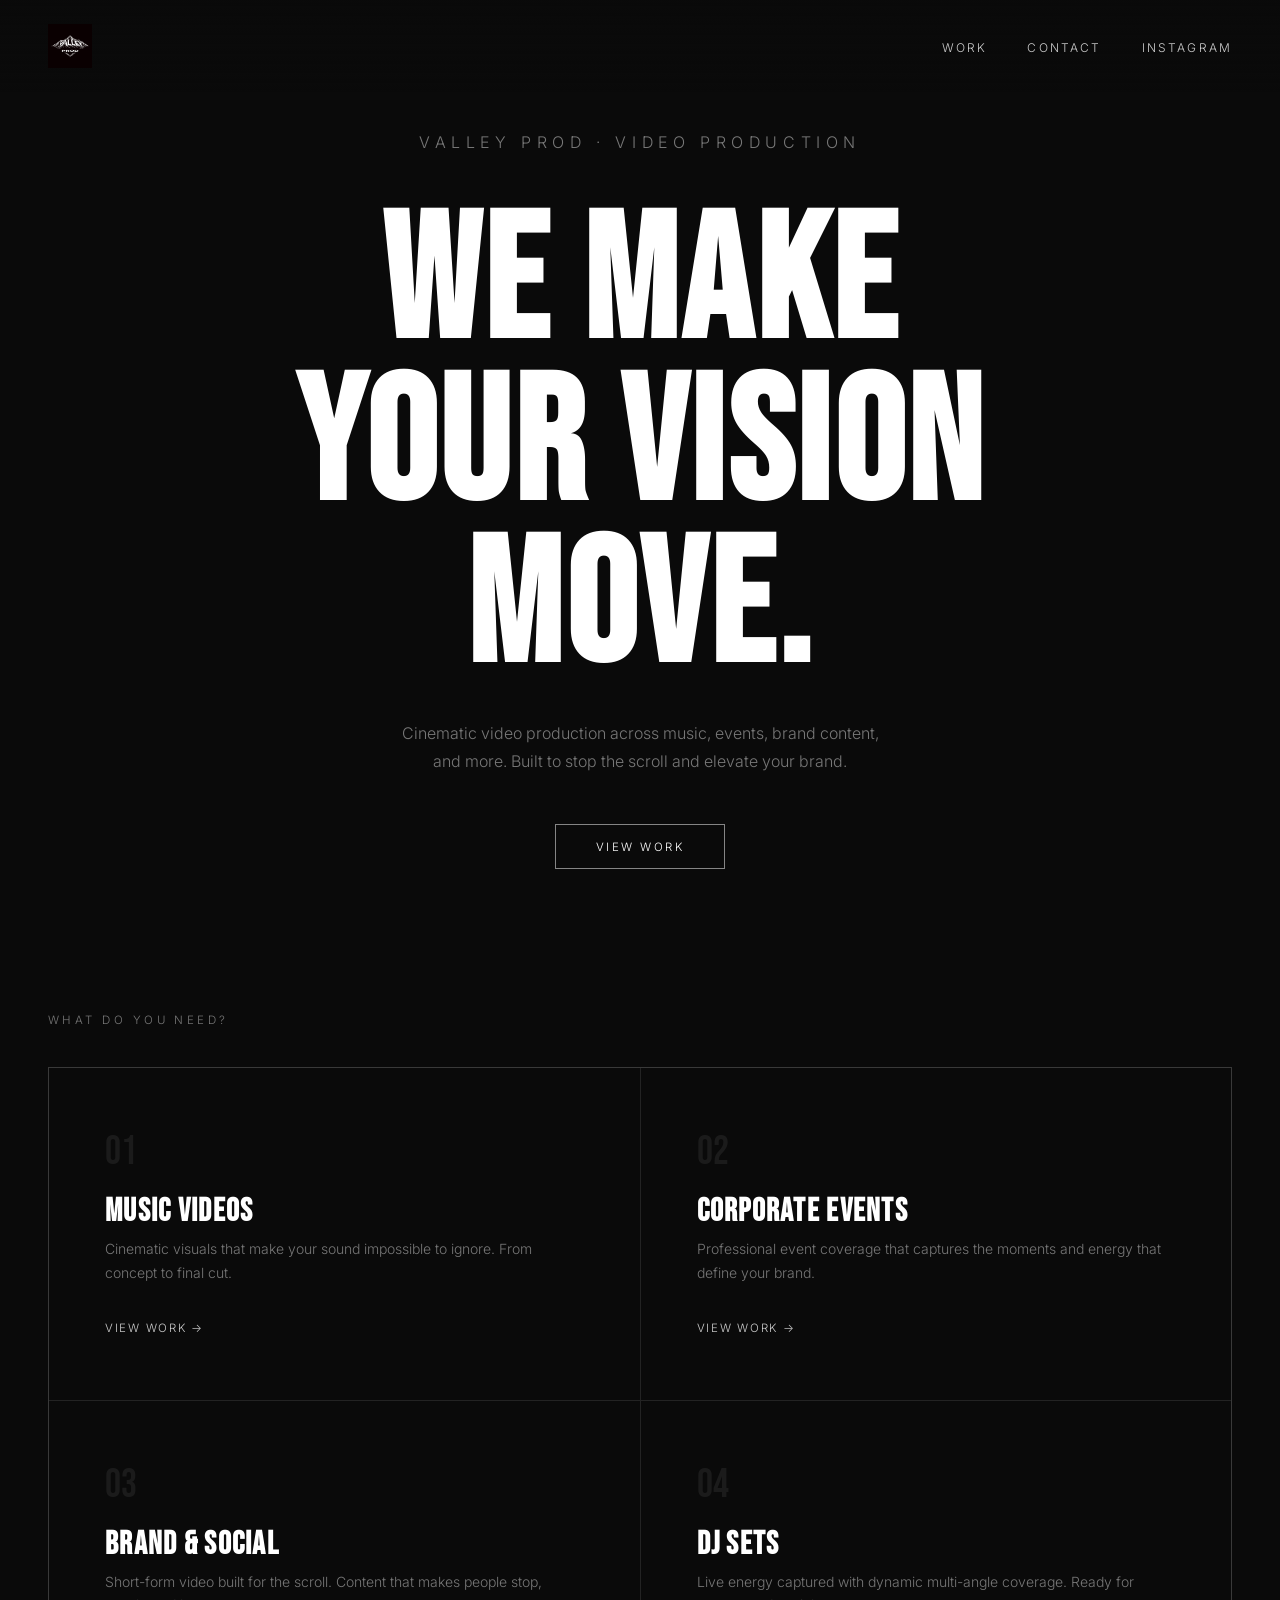
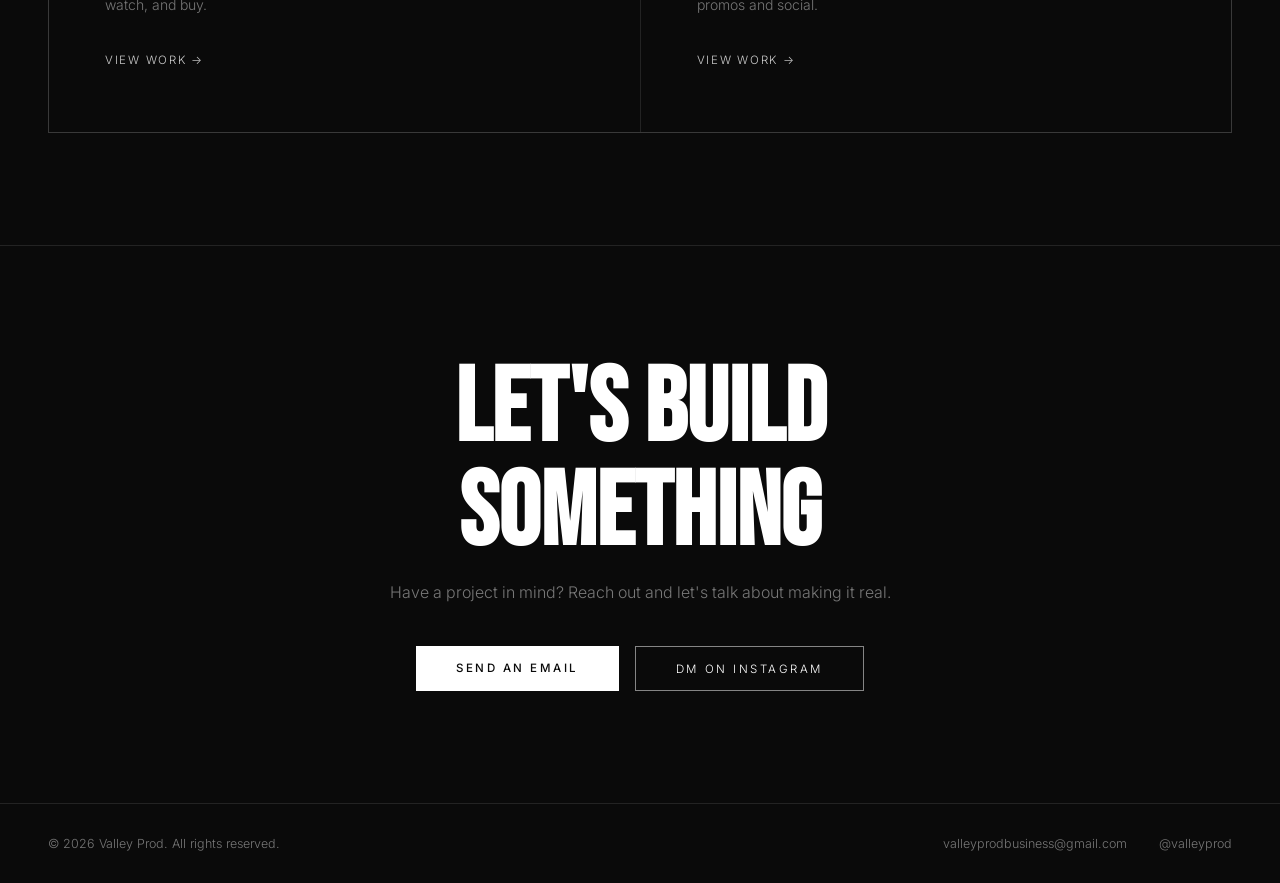
==== index.html @ 170c823b "Initial commit — Valley Prod website" ====
<!DOCTYPE html>
<html lang="en">
<head>
  <meta charset="UTF-8">
  <meta name="viewport" content="width=device-width, initial-scale=1.0">

  <title>Valley Prod — Video Production London</title>
  <meta name="description" content="London-based video production for music videos, corporate events, brand content and DJ sets. Cinematic quality built to elevate your brand. Book Valley Prod.">
  <meta name="author" content="Valley Prod">
  <meta name="robots" content="index, follow">

  <!-- Geo targeting -->
  <meta name="geo.region" content="GB-LND">
  <meta name="geo.placename" content="London">

  <!-- Open Graph -->
  <meta property="og:type" content="website">
  <meta property="og:url" content="https://valleyprod.com/">
  <meta property="og:title" content="Valley Prod — Video Production London">
  <meta property="og:description" content="London-based video production for music videos, corporate events, brand content and DJ sets. Cinematic quality built to elevate your brand.">
  <meta property="og:image" content="https://valleyprod.com/assets/logo.jpg">
  <meta property="og:site_name" content="Valley Prod">

  <!-- Twitter Card -->
  <meta name="twitter:card" content="summary_large_image">
  <meta name="twitter:title" content="Valley Prod — Video Production London">
  <meta name="twitter:description" content="London-based video production for music videos, corporate events, brand content and DJ sets.">
  <meta name="twitter:image" content="https://valleyprod.com/assets/logo.jpg">

  <link rel="canonical" href="https://valleyprod.com/">
  <link rel="stylesheet" href="styles.css">

  <!-- Local Business Schema -->
  <script type="application/ld+json">
  {
    "@context": "https://schema.org",
    "@type": "LocalBusiness",
    "name": "Valley Prod",
    "description": "London-based video production for music videos, corporate events, brand content and DJ sets.",
    "url": "https://valleyprod.com",
    "email": "valleyprodbusiness@gmail.com",
    "sameAs": ["https://www.instagram.com/valleyprod"],
    "address": {
      "@type": "PostalAddress",
      "addressLocality": "London",
      "addressCountry": "GB"
    },
    "areaServed": "London",
    "priceRange": "££"
  }
  </script>
</head>
<body>

  <nav>
    <a href="index.html" class="nav-logo">
      <img src="assets/logo.jpg" alt="Valley Prod">
    </a>
    <ul class="nav-links">
      <li><a href="#work">Work</a></li>
      <li><a href="mailto:valleyprodbusiness@gmail.com">Contact</a></li>
      <li><a href="https://instagram.com/valleyprod" target="_blank" rel="noopener">Instagram</a></li>
    </ul>
  </nav>

  <section class="hero">
    <p class="eyebrow">Valley Prod &middot; Video Production</p>
    <h1>We Make<br>Your Vision<br>Move.</h1>
    <p>Cinematic video production across music, events, brand content, and more. Built to stop the scroll and elevate your brand.</p>
    <a href="#work" class="btn-outline">View Work</a>
  </section>

  <section class="niches" id="work">
    <span class="section-label">What do you need?</span>
    <div class="niche-grid">
      <a href="music-videos.html" class="niche-card">
        <div class="niche-num">01</div>
        <h2>Music Videos</h2>
        <p>Cinematic visuals that make your sound impossible to ignore. From concept to final cut.</p>
        <span class="arrow">View Work &rarr;</span>
      </a>
      <a href="corporate-events.html" class="niche-card">
        <div class="niche-num">02</div>
        <h2>Corporate Events</h2>
        <p>Professional event coverage that captures the moments and energy that define your brand.</p>
        <span class="arrow">View Work &rarr;</span>
      </a>
      <a href="brand-social.html" class="niche-card">
        <div class="niche-num">03</div>
        <h2>Brand &amp; Social</h2>
        <p>Short-form video built for the scroll. Content that makes people stop, watch, and buy.</p>
        <span class="arrow">View Work &rarr;</span>
      </a>
      <a href="dj-sets.html" class="niche-card">
        <div class="niche-num">04</div>
        <h2>DJ Sets</h2>
        <p>Live energy captured with dynamic multi-angle coverage. Ready for promos and social.</p>
        <span class="arrow">View Work &rarr;</span>
      </a>
    </div>
  </section>

  <section class="home-contact">
    <h2>Let's Build<br>Something</h2>
    <p>Have a project in mind? Reach out and let's talk about making it real.</p>
    <div class="button-row">
      <a href="mailto:valleyprodbusiness@gmail.com" class="btn-primary">Send an Email</a>
      <a href="https://instagram.com/valleyprod" target="_blank" rel="noopener" class="btn-outline">DM on Instagram</a>
    </div>
  </section>

  <footer>
    <p>&copy; 2026 Valley Prod. All rights reserved.</p>
    <div class="footer-links">
      <a href="mailto:valleyprodbusiness@gmail.com">valleyprodbusiness@gmail.com</a>
      <a href="https://instagram.com/valleyprod" target="_blank" rel="noopener">@valleyprod</a>
    </div>
  </footer>

</body>
</html>
---- styles.css ----
@import url('https://fonts.googleapis.com/css2?family=Bebas+Neue&family=Inter:wght@300;400;500&display=swap');

:root {
  --black: #0a0a0a;
  --white: #ffffff;
  --gray: #777777;
  --light-gray: #cccccc;
  --border: rgba(255, 255, 255, 0.1);
}

* {
  margin: 0;
  padding: 0;
  box-sizing: border-box;
}

html {
  scroll-behavior: smooth;
}

body {
  background: var(--black);
  color: var(--white);
  font-family: 'Inter', sans-serif;
  font-weight: 300;
  -webkit-font-smoothing: antialiased;
}

/* NAV */
nav {
  position: fixed;
  top: 0;
  width: 100%;
  z-index: 100;
  padding: 1.5rem 3rem;
  display: flex;
  justify-content: space-between;
  align-items: center;
  background: linear-gradient(to bottom, rgba(10, 10, 10, 0.97), transparent);
}

.nav-logo img {
  height: 44px;
  width: auto;
  display: block;
}

.nav-links {
  display: flex;
  gap: 2.5rem;
  list-style: none;
}

.nav-links a {
  color: var(--light-gray);
  text-decoration: none;
  font-size: 0.75rem;
  letter-spacing: 0.18em;
  text-transform: uppercase;
  transition: color 0.2s;
}

.nav-links a:hover {
  color: var(--white);
}

/* HERO */
.hero {
  min-height: 100vh;
  display: flex;
  flex-direction: column;
  justify-content: center;
  align-items: center;
  text-align: center;
  padding: 8rem 2rem 4rem;
}

.eyebrow {
  font-size: 0.72rem;
  letter-spacing: 0.35em;
  text-transform: uppercase;
  color: var(--gray);
  margin-bottom: 1.75rem;
}

.hero h1 {
  font-family: 'Bebas Neue', sans-serif;
  font-size: clamp(5rem, 14vw, 11rem);
  line-height: 0.92;
  letter-spacing: 0.02em;
  margin-bottom: 1.75rem;
}

.hero p {
  font-size: 1rem;
  color: var(--gray);
  max-width: 480px;
  line-height: 1.8;
  margin-bottom: 3rem;
}

/* BUTTONS */
.btn-primary {
  display: inline-block;
  padding: 0.9rem 2.5rem;
  background: var(--white);
  color: var(--black);
  text-decoration: none;
  font-size: 0.72rem;
  font-weight: 500;
  letter-spacing: 0.22em;
  text-transform: uppercase;
  transition: opacity 0.2s;
  border: none;
  cursor: pointer;
  font-family: 'Inter', sans-serif;
}

.btn-primary:hover {
  opacity: 0.85;
}

.btn-outline {
  display: inline-block;
  padding: 0.9rem 2.5rem;
  border: 1px solid rgba(255, 255, 255, 0.5);
  color: var(--white);
  text-decoration: none;
  font-size: 0.72rem;
  letter-spacing: 0.22em;
  text-transform: uppercase;
  transition: border-color 0.2s, background 0.2s, color 0.2s;
}

.btn-outline:hover {
  border-color: var(--white);
  background: var(--white);
  color: var(--black);
}

/* NICHE GRID */
.niches {
  padding: 5rem 3rem 7rem;
}

.section-label {
  font-size: 0.72rem;
  letter-spacing: 0.3em;
  text-transform: uppercase;
  color: var(--gray);
  margin-bottom: 2.5rem;
  display: block;
}

.niche-grid {
  display: grid;
  grid-template-columns: repeat(2, 1fr);
  gap: 1px;
  background: var(--border);
  border: 1px solid var(--border);
}

.niche-card {
  background: var(--black);
  padding: 4rem 3.5rem;
  text-decoration: none;
  color: var(--white);
  display: block;
  transition: background 0.25s;
  min-height: 320px;
}

.niche-card:hover {
  background: #131313;
}

.niche-card:hover .arrow {
  transform: translateX(5px);
}

.niche-num {
  font-family: 'Bebas Neue', sans-serif;
  font-size: 2.5rem;
  color: rgba(255, 255, 255, 0.07);
  line-height: 1;
  margin-bottom: 1.5rem;
}

.niche-card h2 {
  font-family: 'Bebas Neue', sans-serif;
  font-size: 2rem;
  letter-spacing: 0.04em;
  margin-bottom: 0.6rem;
  line-height: 1;
}

.niche-card p {
  font-size: 0.875rem;
  color: var(--gray);
  line-height: 1.65;
  margin-bottom: 2rem;
}

.arrow {
  font-size: 0.72rem;
  letter-spacing: 0.15em;
  text-transform: uppercase;
  color: var(--light-gray);
  display: inline-block;
  transition: transform 0.2s;
}

/* HOME CONTACT CTA */
.home-contact {
  padding: 7rem 3rem;
  text-align: center;
  border-top: 1px solid var(--border);
}

.home-contact h2 {
  font-family: 'Bebas Neue', sans-serif;
  font-size: clamp(3rem, 9vw, 6.5rem);
  line-height: 1;
  margin-bottom: 1rem;
}

.home-contact > p {
  color: var(--gray);
  margin-bottom: 2.75rem;
  font-size: 1rem;
}

.button-row {
  display: flex;
  gap: 1rem;
  justify-content: center;
  flex-wrap: wrap;
}

/* FOOTER */
footer {
  padding: 2rem 3rem;
  border-top: 1px solid var(--border);
  display: flex;
  justify-content: space-between;
  align-items: center;
  flex-wrap: wrap;
  gap: 1rem;
}

footer p {
  font-size: 0.78rem;
  color: var(--gray);
}

.footer-links {
  display: flex;
  gap: 2rem;
}

.footer-links a {
  font-size: 0.78rem;
  color: var(--gray);
  text-decoration: none;
  transition: color 0.2s;
}

.footer-links a:hover {
  color: var(--white);
}

/* NICHE PAGE LAYOUT */
.niche-hero {
  padding: 11rem 3rem 5rem;
  max-width: 860px;
}

.back-link {
  display: inline-flex;
  align-items: center;
  gap: 0.4rem;
  color: var(--gray);
  text-decoration: none;
  font-size: 0.72rem;
  letter-spacing: 0.18em;
  text-transform: uppercase;
  margin-bottom: 3rem;
  transition: color 0.2s;
}

.back-link:hover {
  color: var(--white);
}

.niche-hero h1 {
  font-family: 'Bebas Neue', sans-serif;
  font-size: clamp(4rem, 11vw, 8.5rem);
  line-height: 0.92;
  letter-spacing: 0.02em;
  margin-bottom: 1.5rem;
}

.niche-hero p {
  font-size: 1.05rem;
  color: var(--gray);
  line-height: 1.8;
  max-width: 520px;
  margin-bottom: 2.5rem;
}

/* VIDEO */
.video-section {
  padding: 0 3rem 6rem;
}

.video-wrap {
  width: 100%;
  aspect-ratio: 16 / 9;
  background: #111111;
  border: 1px solid var(--border);
  overflow: hidden;
  position: relative;
}

.video-wrap iframe {
  width: 100%;
  height: 100%;
  border: none;
  display: block;
}

.video-placeholder {
  position: absolute;
  inset: 0;
  display: flex;
  flex-direction: column;
  align-items: center;
  justify-content: center;
  gap: 0.75rem;
  color: var(--gray);
  font-size: 0.75rem;
  letter-spacing: 0.2em;
  text-transform: uppercase;
}

.video-placeholder span {
  font-size: 2rem;
  opacity: 0.3;
}

/* CONTACT SECTION */
.contact-section {
  padding: 5rem 3rem 7rem;
  border-top: 1px solid var(--border);
  max-width: 580px;
}

.contact-section h2 {
  font-family: 'Bebas Neue', sans-serif;
  font-size: 3.5rem;
  letter-spacing: 0.04em;
  margin-bottom: 0.5rem;
}

.contact-section > p {
  color: var(--gray);
  margin-bottom: 2.5rem;
  font-size: 0.95rem;
  line-height: 1.7;
}

.contact-links {
  display: flex;
  flex-direction: column;
  gap: 0.75rem;
  margin-bottom: 3rem;
}

.contact-link {
  display: flex;
  align-items: center;
  gap: 1.25rem;
  padding: 1.1rem 1.4rem;
  border: 1px solid var(--border);
  text-decoration: none;
  color: var(--white);
  transition: border-color 0.2s, background 0.2s;
}

.contact-link:hover {
  border-color: rgba(255, 255, 255, 0.4);
  background: rgba(255, 255, 255, 0.025);
}

.cl-icon {
  font-size: 1.1rem;
  opacity: 0.6;
  flex-shrink: 0;
}

.cl-label {
  font-size: 0.65rem;
  letter-spacing: 0.22em;
  text-transform: uppercase;
  color: var(--gray);
  margin-bottom: 0.2rem;
}

.cl-value {
  font-size: 0.9rem;
}

/* FORM */
.inquiry-form {
  padding-top: 2.5rem;
  border-top: 1px solid var(--border);
}

.inquiry-form h3 {
  font-family: 'Bebas Neue', sans-serif;
  font-size: 1.6rem;
  letter-spacing: 0.06em;
  margin-bottom: 1.75rem;
  color: var(--light-gray);
}

.form-row {
  display: grid;
  grid-template-columns: 1fr 1fr;
  gap: 1rem;
}

.field {
  margin-bottom: 1.1rem;
}

.field label {
  display: block;
  font-size: 0.65rem;
  letter-spacing: 0.22em;
  text-transform: uppercase;
  color: var(--gray);
  margin-bottom: 0.45rem;
}

.field input,
.field textarea,
.field select {
  width: 100%;
  background: transparent;
  border: 1px solid var(--border);
  color: var(--white);
  padding: 0.8rem 1rem;
  font-size: 0.88rem;
  font-family: 'Inter', sans-serif;
  font-weight: 300;
  outline: none;
  transition: border-color 0.2s;
  -webkit-appearance: none;
  appearance: none;
  border-radius: 0;
}

.field input::placeholder,
.field textarea::placeholder {
  color: #444;
}

.field input:focus,
.field textarea:focus,
.field select:focus {
  border-color: rgba(255, 255, 255, 0.5);
}

.field textarea {
  height: 110px;
  resize: vertical;
}

.field select option {
  background: #1a1a1a;
  color: var(--white);
}

.form-submit {
  width: 100%;
  padding: 1rem;
  background: var(--white);
  color: var(--black);
  border: none;
  font-family: 'Inter', sans-serif;
  font-size: 0.72rem;
  font-weight: 500;
  letter-spacing: 0.22em;
  text-transform: uppercase;
  cursor: pointer;
  transition: opacity 0.2s;
  margin-top: 0.5rem;
}

.form-submit:hover {
  opacity: 0.85;
}

/* REEL GRID (Brand & Social page) */
.reel-section {
  padding: 0 0 6rem;
}

.reel-grid {
  display: grid;
  grid-template-columns: repeat(3, 1fr);
  gap: 2px;
  background: #111;
}

.reel-card {
  position: relative;
  aspect-ratio: 9 / 16;
  background: #111;
  background-size: cover;
  background-position: center;
  cursor: pointer;
  overflow: hidden;
}

.reel-card::before {
  content: '';
  position: absolute;
  inset: 0;
  background: rgba(0, 0, 0, 0.45);
  transition: background 0.25s;
}

.reel-card:hover::before {
  background: rgba(0, 0, 0, 0.2);
}

.reel-inner {
  position: absolute;
  inset: 0;
  display: flex;
  flex-direction: column;
  align-items: center;
  justify-content: center;
  gap: 0.75rem;
  z-index: 1;
}

.reel-play {
  width: 52px;
  height: 52px;
  border: 1.5px solid rgba(255, 255, 255, 0.7);
  border-radius: 50%;
  display: flex;
  align-items: center;
  justify-content: center;
  font-size: 1rem;
  padding-left: 3px;
  color: rgba(255, 255, 255, 0.85);
  transition: border-color 0.2s, color 0.2s, transform 0.2s;
}

.reel-card:hover .reel-play {
  border-color: var(--white);
  color: var(--white);
  transform: scale(1.08);
}

.reel-handle {
  font-size: 0.72rem;
  letter-spacing: 0.12em;
  color: rgba(255, 255, 255, 0.75);
  transition: color 0.2s;
}

.reel-card:hover .reel-handle {
  color: var(--white);
}

/* REEL MODAL */
.reel-modal {
  position: fixed;
  inset: 0;
  z-index: 200;
  display: flex;
  align-items: center;
  justify-content: center;
  opacity: 0;
  pointer-events: none;
  transition: opacity 0.25s;
}

.reel-modal.active {
  opacity: 1;
  pointer-events: all;
}

.modal-backdrop {
  position: absolute;
  inset: 0;
  background: rgba(0, 0, 0, 0.92);
}

.modal-box {
  position: relative;
  z-index: 1;
}

.modal-close {
  position: absolute;
  top: -2.5rem;
  right: 0;
  background: none;
  border: none;
  color: var(--white);
  font-size: 2rem;
  cursor: pointer;
  line-height: 1;
  opacity: 0.7;
  transition: opacity 0.2s;
}

.modal-close:hover {
  opacity: 1;
}

.modal-video iframe {
  display: block;
  border-radius: 4px;
}

/* DJ SETS — two stacked YouTube videos */
.dj-videos {
  display: flex;
  flex-direction: column;
  gap: 1.5rem;
}

/* TWO-VIDEO GRID */
.videos-grid {
  display: grid;
  grid-template-columns: minmax(320px, 400px) 1fr;
  gap: 2rem;
  align-items: start;
}

.video-label {
  display: block;
  font-size: 0.68rem;
  letter-spacing: 0.25em;
  text-transform: uppercase;
  color: var(--gray);
  margin-bottom: 0.75rem;
}

/* RESPONSIVE */
@media (max-width: 900px) {
  .niche-grid {
    grid-template-columns: 1fr;
  }
}

@media (max-width: 640px) {
  nav {
    padding: 1.25rem 1.5rem;
  }

  .nav-links {
    display: none;
  }

  .niches {
    padding: 4rem 1.5rem 5rem;
  }

  .niche-grid {
    grid-template-columns: 1fr;
  }

  .home-contact {
    padding: 5rem 1.5rem;
  }

  footer {
    padding: 1.5rem;
    flex-direction: column;
    text-align: center;
  }

  .niche-hero {
    padding: 8rem 1.5rem 4rem;
  }

  .video-section {
    padding: 0 1.5rem 4rem;
  }

  .videos-grid {
    grid-template-columns: 1fr;
  }

  .reel-grid {
    grid-template-columns: repeat(2, 1fr);
  }

  .modal-video iframe {
    width: 290px;
    height: 515px;
  }

  .contact-section {
    padding: 4rem 1.5rem 5rem;
  }

  .form-row {
    grid-template-columns: 1fr;
  }
}
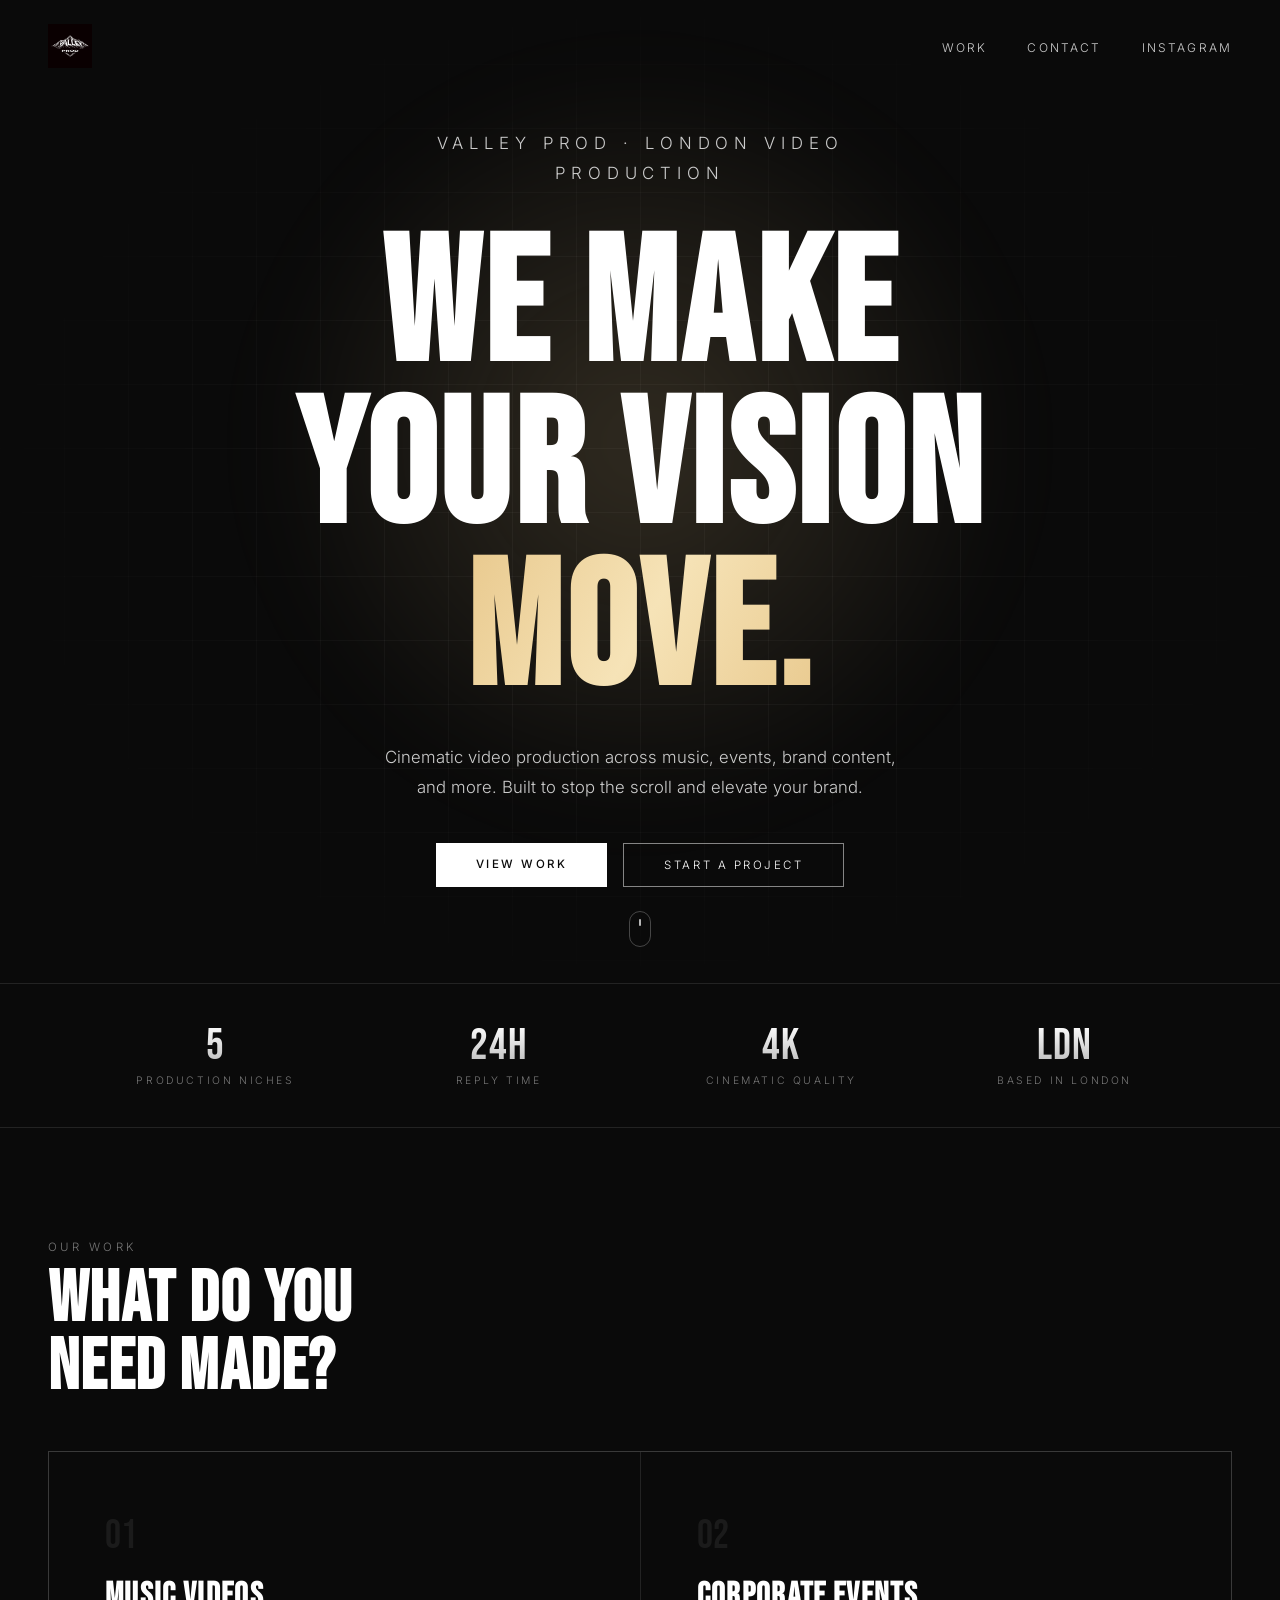
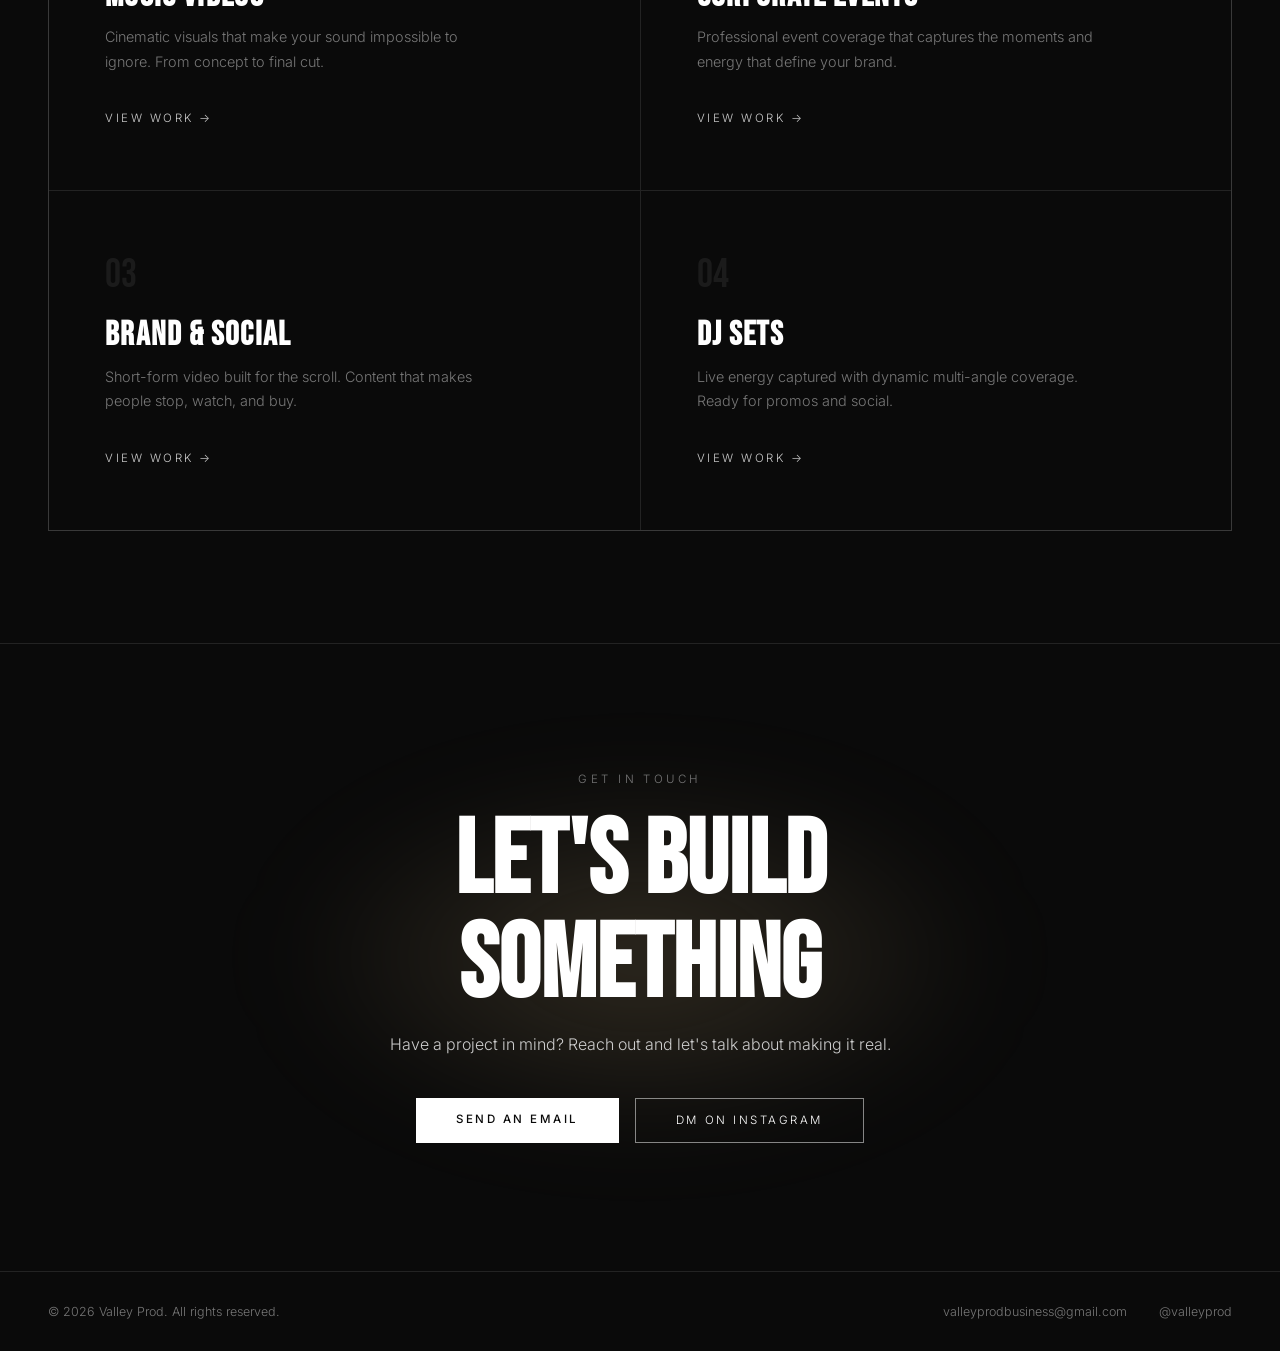
==== commit d35a6b47: "Redesign, SEO overhaul, and favicon - Favicon: logo.jpg wired as icon/apple-touch-icon across all pa" ====
--- a/index.html
+++ b/index.html
@@ -28,6 +28,9 @@
   <meta name="twitter:image" content="https://valleyprod.com/assets/logo.jpg">
 
   <link rel="canonical" href="https://valleyprod.com/">
+  <link rel="icon" type="image/jpeg" href="assets/logo.jpg">
+  <link rel="shortcut icon" type="image/jpeg" href="assets/logo.jpg">
+  <link rel="apple-touch-icon" href="assets/logo.jpg">
   <link rel="stylesheet" href="styles.css">
 
   <!-- Local Business Schema -->
@@ -35,8 +38,11 @@
   {
     "@context": "https://schema.org",
     "@type": "LocalBusiness",
+    "@id": "https://valleyprod.com/#business",
     "name": "Valley Prod",
-    "description": "London-based video production for music videos, corporate events, brand content and DJ sets.",
+    "image": "https://valleyprod.com/assets/logo.jpg",
+    "logo": "https://valleyprod.com/assets/logo.jpg",
+    "description": "London-based video production for music videos, corporate events, brand content, DJ sets, and podcasts.",
     "url": "https://valleyprod.com",
     "email": "valleyprodbusiness@gmail.com",
     "sameAs": ["https://www.instagram.com/valleyprod"],
@@ -45,8 +51,23 @@
       "addressLocality": "London",
       "addressCountry": "GB"
     },
-    "areaServed": "London",
-    "priceRange": "££"
+    "areaServed": {
+      "@type": "City",
+      "name": "London"
+    },
+    "priceRange": "££",
+    "knowsAbout": ["Music Video Production", "Corporate Event Videography", "Brand Video Content", "Social Media Video", "DJ Set Videography", "Podcast Video Production"],
+    "hasOfferCatalog": {
+      "@type": "OfferCatalog",
+      "name": "Valley Prod Services",
+      "itemListElement": [
+        { "@type": "Offer", "itemOffered": { "@type": "Service", "name": "Music Video Production", "url": "https://valleyprod.com/music-videos" } },
+        { "@type": "Offer", "itemOffered": { "@type": "Service", "name": "Corporate Event Videography", "url": "https://valleyprod.com/corporate-events" } },
+        { "@type": "Offer", "itemOffered": { "@type": "Service", "name": "Brand & Social Video", "url": "https://valleyprod.com/brand-social" } },
+        { "@type": "Offer", "itemOffered": { "@type": "Service", "name": "DJ Set Videography", "url": "https://valleyprod.com/dj-sets" } },
+        { "@type": "Offer", "itemOffered": { "@type": "Service", "name": "Podcast Video Production", "url": "https://valleyprod.com/podcasts" } }
+      ]
+    }
   }
   </script>
 </head>
@@ -64,34 +85,65 @@
   </nav>
 
   <section class="hero">
-    <p class="eyebrow">Valley Prod &middot; Video Production</p>
-    <h1>We Make<br>Your Vision<br>Move.</h1>
+    <div class="hero-glow" aria-hidden="true"></div>
+    <p class="eyebrow">Valley Prod &middot; London Video Production</p>
+    <h1>We Make<br>Your Vision<br><span class="accent">Move.</span></h1>
     <p>Cinematic video production across music, events, brand content, and more. Built to stop the scroll and elevate your brand.</p>
-    <a href="#work" class="btn-outline">View Work</a>
+    <div class="button-row">
+      <a href="#work" class="btn-primary">View Work</a>
+      <a href="mailto:valleyprodbusiness@gmail.com" class="btn-outline">Start a Project</a>
+    </div>
+    <a href="#work" class="scroll-cue" aria-label="Scroll to work">
+      <span></span>
+    </a>
+  </section>
+
+  <section class="credentials" aria-label="Credentials">
+    <div class="credentials-inner">
+      <div class="cred-item">
+        <div class="cred-num">5</div>
+        <div class="cred-label">Production Niches</div>
+      </div>
+      <div class="cred-item">
+        <div class="cred-num">24h</div>
+        <div class="cred-label">Reply Time</div>
+      </div>
+      <div class="cred-item">
+        <div class="cred-num">4K</div>
+        <div class="cred-label">Cinematic Quality</div>
+      </div>
+      <div class="cred-item">
+        <div class="cred-num">LDN</div>
+        <div class="cred-label">Based in London</div>
+      </div>
+    </div>
   </section>
 
   <section class="niches" id="work">
-    <span class="section-label">What do you need?</span>
+    <div class="section-head">
+      <span class="section-label">Our Work</span>
+      <h2 class="section-title">What do you<br>need made?</h2>
+    </div>
     <div class="niche-grid">
-      <a href="music-videos.html" class="niche-card">
+      <a href="music-videos.html" class="niche-card reveal">
         <div class="niche-num">01</div>
         <h2>Music Videos</h2>
         <p>Cinematic visuals that make your sound impossible to ignore. From concept to final cut.</p>
         <span class="arrow">View Work &rarr;</span>
       </a>
-      <a href="corporate-events.html" class="niche-card">
+      <a href="corporate-events.html" class="niche-card reveal">
         <div class="niche-num">02</div>
         <h2>Corporate Events</h2>
         <p>Professional event coverage that captures the moments and energy that define your brand.</p>
         <span class="arrow">View Work &rarr;</span>
       </a>
-      <a href="brand-social.html" class="niche-card">
+      <a href="brand-social.html" class="niche-card reveal">
         <div class="niche-num">03</div>
         <h2>Brand &amp; Social</h2>
         <p>Short-form video built for the scroll. Content that makes people stop, watch, and buy.</p>
         <span class="arrow">View Work &rarr;</span>
       </a>
-      <a href="dj-sets.html" class="niche-card">
+      <a href="dj-sets.html" class="niche-card reveal">
         <div class="niche-num">04</div>
         <h2>DJ Sets</h2>
         <p>Live energy captured with dynamic multi-angle coverage. Ready for promos and social.</p>
@@ -100,7 +152,8 @@
     </div>
   </section>
 
-  <section class="home-contact">
+  <section class="home-contact reveal">
+    <span class="section-label">Get in touch</span>
     <h2>Let's Build<br>Something</h2>
     <p>Have a project in mind? Reach out and let's talk about making it real.</p>
     <div class="button-row">
@@ -108,6 +161,28 @@
       <a href="https://instagram.com/valleyprod" target="_blank" rel="noopener" class="btn-outline">DM on Instagram</a>
     </div>
   </section>
+
+  <script>
+    // Reveal on scroll
+    const io = new IntersectionObserver((entries) => {
+      entries.forEach(e => {
+        if (e.isIntersecting) {
+          e.target.classList.add('visible');
+          io.unobserve(e.target);
+        }
+      });
+    }, { threshold: 0.15, rootMargin: '0px 0px -60px 0px' });
+    document.querySelectorAll('.reveal').forEach(el => io.observe(el));
+
+    // Shrink nav on scroll
+    const navEl = document.querySelector('nav');
+    const onScroll = () => {
+      if (window.scrollY > 40) navEl.classList.add('scrolled');
+      else navEl.classList.remove('scrolled');
+    };
+    window.addEventListener('scroll', onScroll, { passive: true });
+    onScroll();
+  </script>
 
   <footer>
     <p>&copy; 2026 Valley Prod. All rights reserved.</p>
--- a/styles.css
+++ b/styles.css
@@ -2,10 +2,13 @@
 
 :root {
   --black: #0a0a0a;
+  --ink: #111111;
   --white: #ffffff;
   --gray: #777777;
   --light-gray: #cccccc;
   --border: rgba(255, 255, 255, 0.1);
+  --accent: #e8c88c;
+  --accent-soft: rgba(232, 200, 140, 0.18);
 }
 
 * {
@@ -24,6 +27,40 @@
   font-family: 'Inter', sans-serif;
   font-weight: 300;
   -webkit-font-smoothing: antialiased;
+  overflow-x: hidden;
+}
+
+::selection {
+  background: var(--accent);
+  color: var(--black);
+}
+
+.accent {
+  background: linear-gradient(120deg, var(--accent) 0%, #f6e3b7 50%, var(--accent) 100%);
+  -webkit-background-clip: text;
+  background-clip: text;
+  color: transparent;
+}
+
+/* Scroll reveal */
+.reveal {
+  opacity: 0;
+  transform: translateY(24px);
+  transition: opacity 0.7s ease, transform 0.7s ease;
+}
+
+.reveal.visible {
+  opacity: 1;
+  transform: none;
+}
+
+@media (prefers-reduced-motion: reduce) {
+  .reveal,
+  .reveal.visible {
+    opacity: 1;
+    transform: none;
+    transition: none;
+  }
 }
 
 /* NAV */
@@ -36,13 +73,28 @@
   display: flex;
   justify-content: space-between;
   align-items: center;
-  background: linear-gradient(to bottom, rgba(10, 10, 10, 0.97), transparent);
+  background: transparent;
+  transition: padding 0.3s ease, background 0.3s ease, backdrop-filter 0.3s ease, border-color 0.3s ease;
+  border-bottom: 1px solid transparent;
+}
+
+nav.scrolled {
+  padding: 1rem 3rem;
+  background: rgba(10, 10, 10, 0.72);
+  backdrop-filter: saturate(140%) blur(14px);
+  -webkit-backdrop-filter: saturate(140%) blur(14px);
+  border-bottom-color: var(--border);
 }
 
 .nav-logo img {
   height: 44px;
   width: auto;
   display: block;
+  transition: height 0.3s ease;
+}
+
+nav.scrolled .nav-logo img {
+  height: 36px;
 }
 
 .nav-links {
@@ -66,13 +118,96 @@
 
 /* HERO */
 .hero {
+  position: relative;
   min-height: 100vh;
   display: flex;
   flex-direction: column;
   justify-content: center;
   align-items: center;
   text-align: center;
-  padding: 8rem 2rem 4rem;
+  padding: 8rem 2rem 6rem;
+  isolation: isolate;
+  overflow: hidden;
+}
+
+.hero::before {
+  content: '';
+  position: absolute;
+  inset: 0;
+  background-image:
+    linear-gradient(rgba(255, 255, 255, 0.035) 1px, transparent 1px),
+    linear-gradient(90deg, rgba(255, 255, 255, 0.035) 1px, transparent 1px);
+  background-size: 64px 64px;
+  mask-image: radial-gradient(ellipse at center, black 35%, transparent 75%);
+  -webkit-mask-image: radial-gradient(ellipse at center, black 35%, transparent 75%);
+  z-index: -2;
+  pointer-events: none;
+}
+
+.hero-glow {
+  position: absolute;
+  top: 45%;
+  left: 50%;
+  transform: translate(-50%, -50%);
+  width: min(900px, 90vw);
+  aspect-ratio: 1 / 1;
+  background: radial-gradient(circle, var(--accent-soft) 0%, transparent 60%);
+  filter: blur(40px);
+  z-index: -1;
+  pointer-events: none;
+  animation: heroPulse 8s ease-in-out infinite;
+}
+
+@keyframes heroPulse {
+  0%, 100% { opacity: 0.7; transform: translate(-50%, -50%) scale(1); }
+  50% { opacity: 1; transform: translate(-50%, -50%) scale(1.08); }
+}
+
+@media (prefers-reduced-motion: reduce) {
+  .hero-glow { animation: none; }
+}
+
+.hero .button-row {
+  margin-top: 0;
+}
+
+.scroll-cue {
+  position: absolute;
+  bottom: 2.25rem;
+  left: 50%;
+  transform: translateX(-50%);
+  width: 22px;
+  height: 36px;
+  border: 1px solid rgba(255, 255, 255, 0.35);
+  border-radius: 12px;
+  display: flex;
+  justify-content: center;
+  padding-top: 7px;
+  opacity: 0.7;
+  transition: opacity 0.2s, border-color 0.2s;
+}
+
+.scroll-cue span {
+  width: 2px;
+  height: 7px;
+  background: var(--white);
+  border-radius: 1px;
+  animation: scrollDot 1.8s ease-in-out infinite;
+}
+
+@keyframes scrollDot {
+  0% { opacity: 0; transform: translateY(-4px); }
+  50% { opacity: 1; }
+  100% { opacity: 0; transform: translateY(8px); }
+}
+
+.scroll-cue:hover {
+  opacity: 1;
+  border-color: var(--white);
+}
+
+@media (prefers-reduced-motion: reduce) {
+  .scroll-cue span { animation: none; opacity: 1; }
 }
 
 .eyebrow {
@@ -92,11 +227,11 @@
 }
 
 .hero p {
-  font-size: 1rem;
-  color: var(--gray);
-  max-width: 480px;
+  font-size: 1.05rem;
+  color: var(--light-gray);
+  max-width: 520px;
   line-height: 1.8;
-  margin-bottom: 3rem;
+  margin-bottom: 2.5rem;
 }
 
 /* BUTTONS */
@@ -138,9 +273,60 @@
   color: var(--black);
 }
 
+/* CREDENTIALS STRIP */
+.credentials {
+  padding: 2.5rem 3rem;
+  border-top: 1px solid var(--border);
+  border-bottom: 1px solid var(--border);
+}
+
+.credentials-inner {
+  max-width: 1100px;
+  margin: 0 auto;
+  display: grid;
+  grid-template-columns: repeat(4, 1fr);
+  gap: 2rem;
+}
+
+.cred-item {
+  text-align: center;
+}
+
+.cred-num {
+  font-family: 'Bebas Neue', sans-serif;
+  font-size: 2.75rem;
+  line-height: 1;
+  letter-spacing: 0.03em;
+  margin-bottom: 0.35rem;
+  background: linear-gradient(180deg, #ffffff 0%, #b8b8b8 100%);
+  -webkit-background-clip: text;
+  background-clip: text;
+  color: transparent;
+}
+
+.cred-label {
+  font-size: 0.65rem;
+  letter-spacing: 0.25em;
+  text-transform: uppercase;
+  color: var(--gray);
+}
+
+/* SECTION HEADER */
+.section-head {
+  margin-bottom: 3rem;
+}
+
+.section-title {
+  font-family: 'Bebas Neue', sans-serif;
+  font-size: clamp(2.5rem, 6vw, 4.5rem);
+  line-height: 0.95;
+  letter-spacing: 0.02em;
+  margin-top: 0.75rem;
+}
+
 /* NICHE GRID */
 .niches {
-  padding: 5rem 3rem 7rem;
+  padding: 7rem 3rem 7rem;
 }
 
 .section-label {
@@ -148,7 +334,6 @@
   letter-spacing: 0.3em;
   text-transform: uppercase;
   color: var(--gray);
-  margin-bottom: 2.5rem;
   display: block;
 }
 
@@ -161,21 +346,59 @@
 }
 
 .niche-card {
+  position: relative;
   background: var(--black);
   padding: 4rem 3.5rem;
   text-decoration: none;
   color: var(--white);
   display: block;
-  transition: background 0.25s;
+  transition: background 0.3s ease, transform 0.3s ease;
   min-height: 320px;
+  overflow: hidden;
+}
+
+.niche-card::before {
+  content: '';
+  position: absolute;
+  top: 0;
+  left: 0;
+  right: 0;
+  height: 1px;
+  background: linear-gradient(90deg, transparent, var(--accent), transparent);
+  opacity: 0;
+  transition: opacity 0.35s ease;
+}
+
+.niche-card::after {
+  content: '';
+  position: absolute;
+  inset: 0;
+  background: radial-gradient(circle at 80% 0%, var(--accent-soft), transparent 55%);
+  opacity: 0;
+  transition: opacity 0.35s ease;
+  pointer-events: none;
 }
 
 .niche-card:hover {
-  background: #131313;
+  background: var(--ink);
+}
+
+.niche-card:hover::before,
+.niche-card:hover::after {
+  opacity: 1;
 }
 
 .niche-card:hover .arrow {
-  transform: translateX(5px);
+  transform: translateX(6px);
+  color: var(--white);
+}
+
+.niche-card:hover .niche-num {
+  color: rgba(232, 200, 140, 0.25);
+}
+
+.niche-card:hover h2 {
+  color: var(--accent);
 }
 
 .niche-num {
@@ -184,37 +407,66 @@
   color: rgba(255, 255, 255, 0.07);
   line-height: 1;
   margin-bottom: 1.5rem;
+  transition: color 0.35s ease;
 }
 
 .niche-card h2 {
   font-family: 'Bebas Neue', sans-serif;
-  font-size: 2rem;
+  font-size: 2.1rem;
   letter-spacing: 0.04em;
-  margin-bottom: 0.6rem;
+  margin-bottom: 0.75rem;
   line-height: 1;
+  transition: color 0.35s ease;
 }
 
 .niche-card p {
-  font-size: 0.875rem;
-  color: var(--gray);
-  line-height: 1.65;
+  font-size: 0.9rem;
+  color: var(--gray);
+  line-height: 1.7;
   margin-bottom: 2rem;
+  max-width: 400px;
 }
 
 .arrow {
   font-size: 0.72rem;
-  letter-spacing: 0.15em;
+  letter-spacing: 0.22em;
   text-transform: uppercase;
   color: var(--light-gray);
   display: inline-block;
-  transition: transform 0.2s;
-}
+  transition: transform 0.25s ease, color 0.25s ease;
+}
+
 
 /* HOME CONTACT CTA */
 .home-contact {
-  padding: 7rem 3rem;
+  padding: 8rem 3rem;
   text-align: center;
   border-top: 1px solid var(--border);
+  position: relative;
+  overflow: hidden;
+}
+
+.home-contact::before {
+  content: '';
+  position: absolute;
+  top: 50%;
+  left: 50%;
+  transform: translate(-50%, -50%);
+  width: 800px;
+  height: 400px;
+  background: radial-gradient(ellipse, var(--accent-soft), transparent 65%);
+  filter: blur(50px);
+  pointer-events: none;
+  z-index: 0;
+}
+
+.home-contact > * {
+  position: relative;
+  z-index: 1;
+}
+
+.home-contact .section-label {
+  margin-bottom: 1.5rem;
 }
 
 .home-contact h2 {
@@ -225,7 +477,7 @@
 }
 
 .home-contact > p {
-  color: var(--gray);
+  color: var(--light-gray);
   margin-bottom: 2.75rem;
   font-size: 1rem;
 }
@@ -271,8 +523,23 @@
 
 /* NICHE PAGE LAYOUT */
 .niche-hero {
+  position: relative;
   padding: 11rem 3rem 5rem;
   max-width: 860px;
+  isolation: isolate;
+}
+
+.niche-hero::before {
+  content: '';
+  position: absolute;
+  top: 6rem;
+  left: -10rem;
+  width: 500px;
+  height: 500px;
+  background: radial-gradient(circle, var(--accent-soft), transparent 60%);
+  filter: blur(60px);
+  z-index: -1;
+  pointer-events: none;
 }
 
 .back-link {
@@ -659,6 +926,11 @@
   .niche-grid {
     grid-template-columns: 1fr;
   }
+
+  .credentials-inner {
+    grid-template-columns: repeat(2, 1fr);
+    gap: 1.75rem;
+  }
 }
 
 @media (max-width: 640px) {
@@ -666,12 +938,45 @@
     padding: 1.25rem 1.5rem;
   }
 
+  nav.scrolled {
+    padding: 0.9rem 1.5rem;
+  }
+
   .nav-links {
     display: none;
   }
 
+  .hero {
+    padding: 7rem 1.5rem 5rem;
+  }
+
+  .hero .button-row {
+    flex-direction: column;
+    width: 100%;
+    max-width: 280px;
+  }
+
+  .hero .button-row .btn-primary,
+  .hero .button-row .btn-outline {
+    width: 100%;
+    text-align: center;
+  }
+
+  .credentials {
+    padding: 2rem 1.5rem;
+  }
+
+  .cred-num {
+    font-size: 2.25rem;
+  }
+
   .niches {
-    padding: 4rem 1.5rem 5rem;
+    padding: 4.5rem 1.5rem 5rem;
+  }
+
+  .niche-card {
+    padding: 3rem 2rem;
+    min-height: 260px;
   }
 
   .niche-grid {
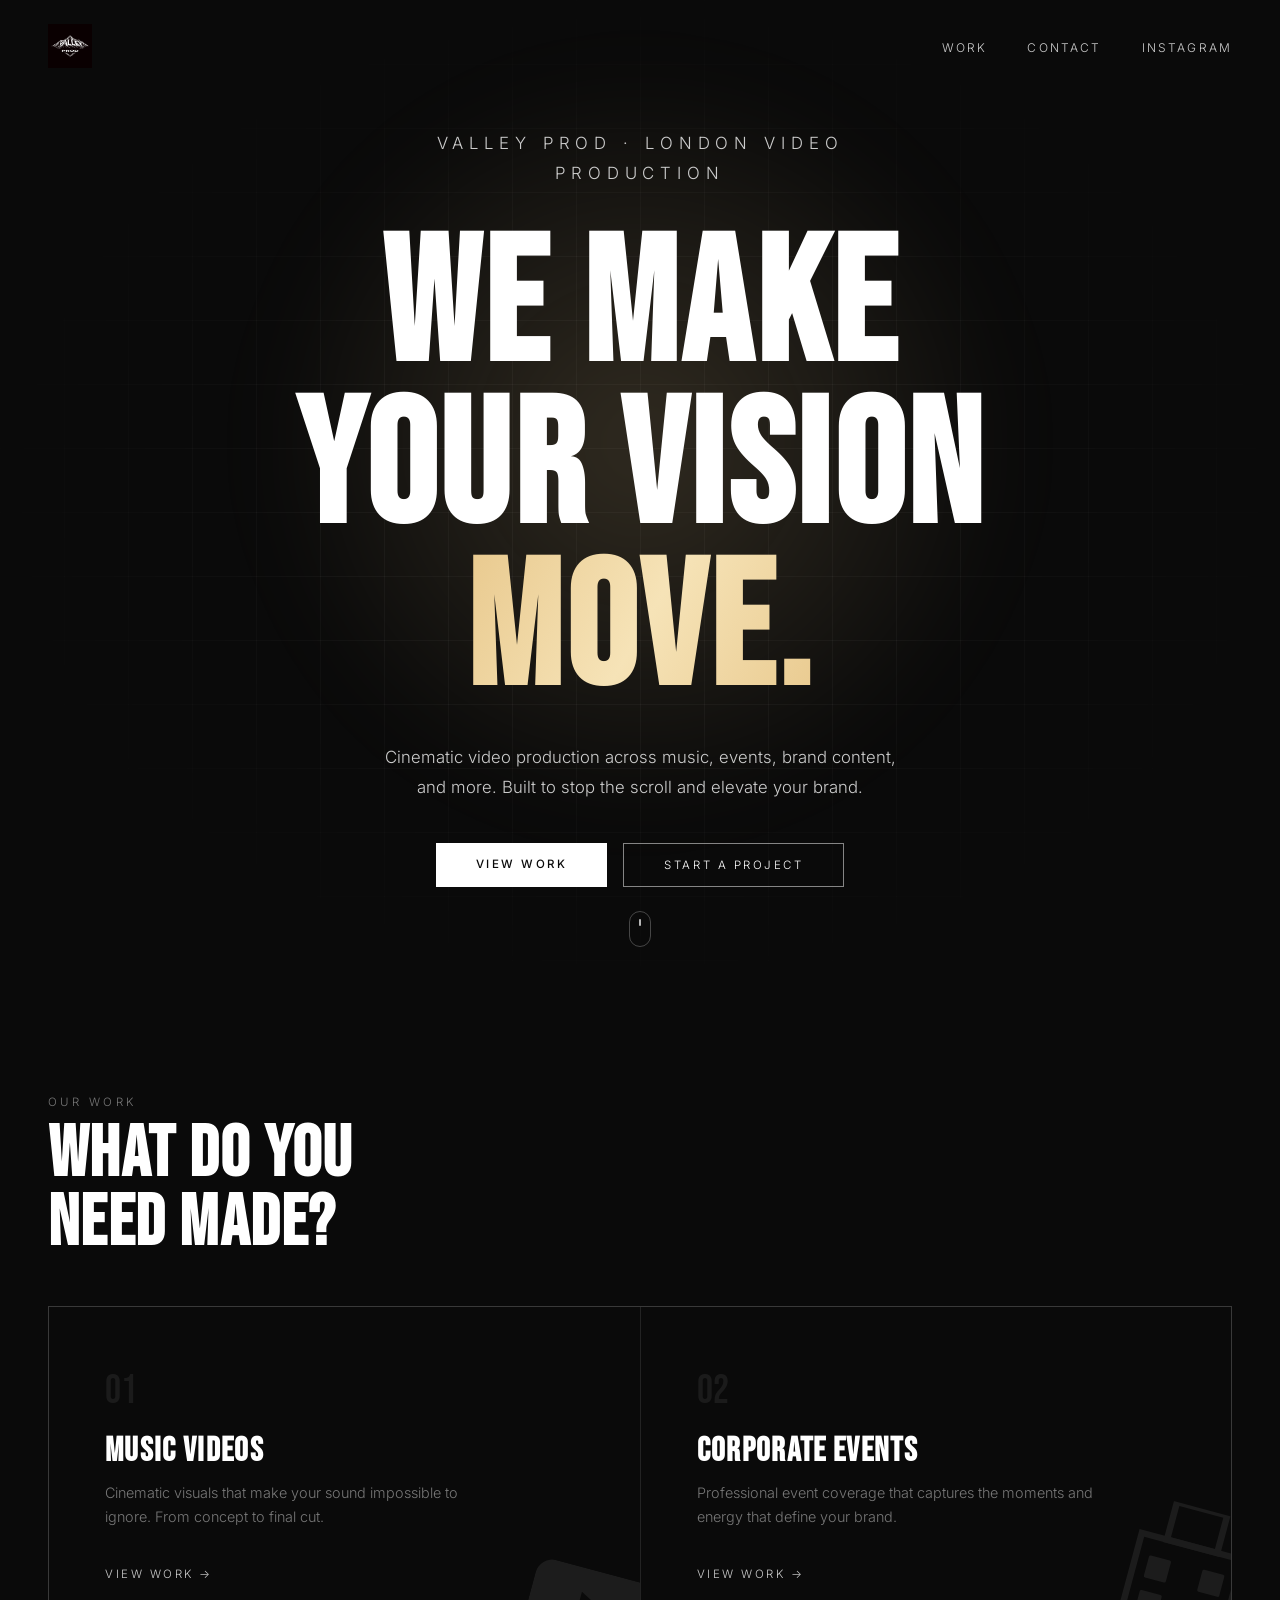
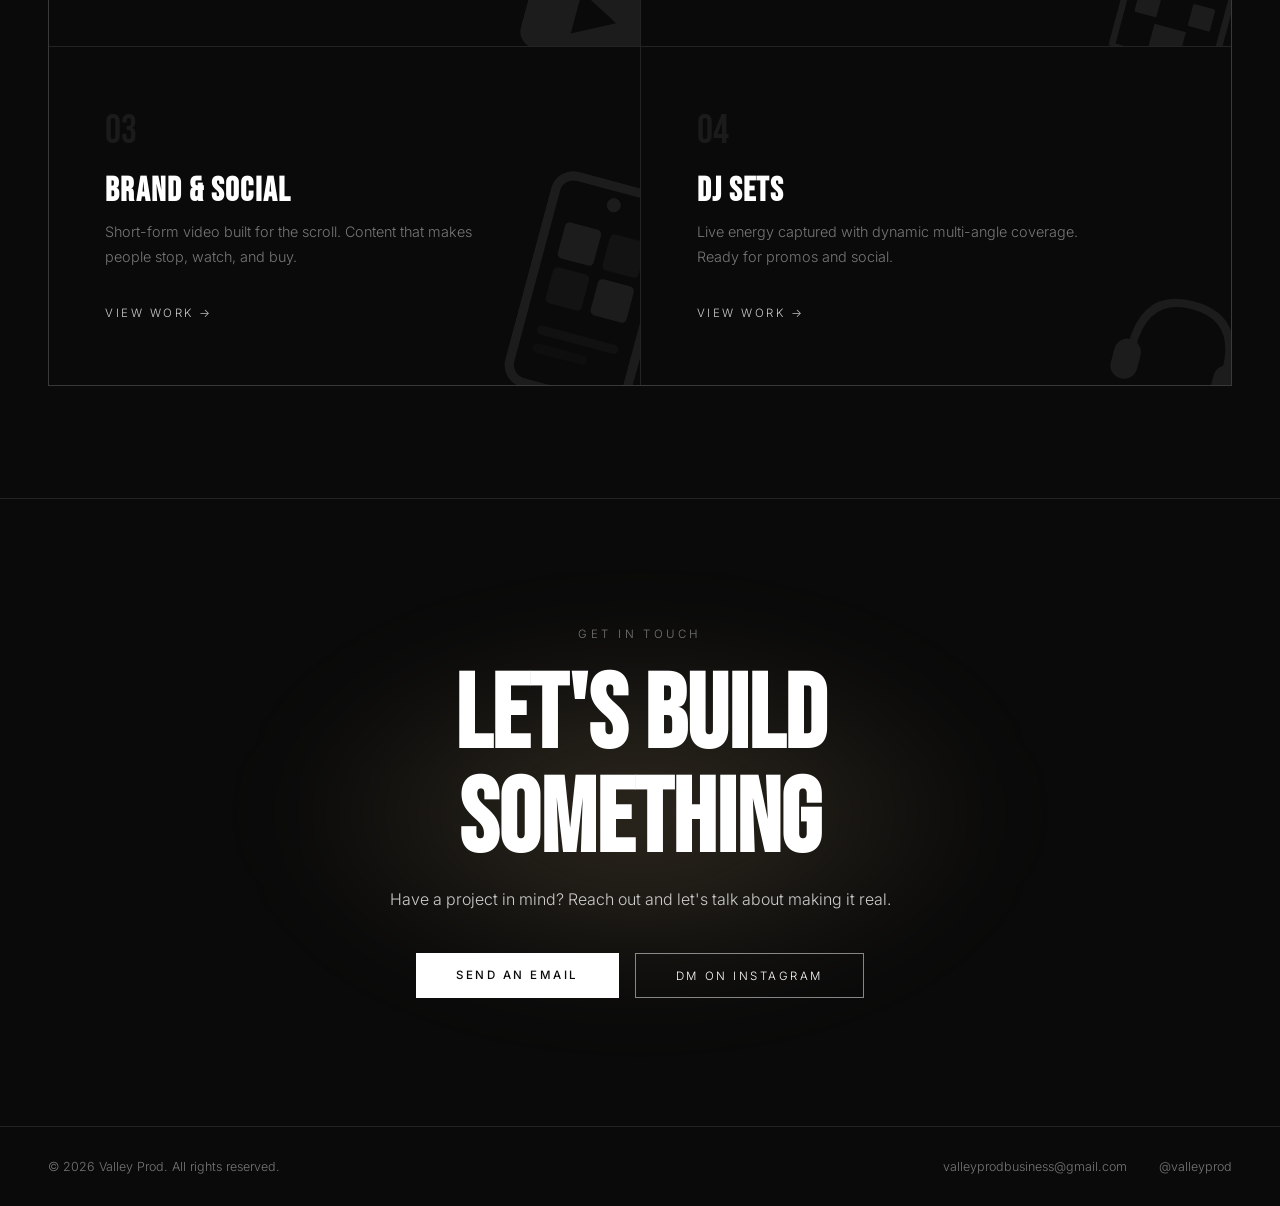
==== commit 0fb6fa56: "Remove credentials strip; add diagonal SVG icons to niche cards Each niche card now has a large semi" ====
--- a/index.html
+++ b/index.html
@@ -98,57 +98,73 @@
     </a>
   </section>
 
-  <section class="credentials" aria-label="Credentials">
-    <div class="credentials-inner">
-      <div class="cred-item">
-        <div class="cred-num">5</div>
-        <div class="cred-label">Production Niches</div>
-      </div>
-      <div class="cred-item">
-        <div class="cred-num">24h</div>
-        <div class="cred-label">Reply Time</div>
-      </div>
-      <div class="cred-item">
-        <div class="cred-num">4K</div>
-        <div class="cred-label">Cinematic Quality</div>
-      </div>
-      <div class="cred-item">
-        <div class="cred-num">LDN</div>
-        <div class="cred-label">Based in London</div>
-      </div>
-    </div>
-  </section>
-
   <section class="niches" id="work">
     <div class="section-head">
       <span class="section-label">Our Work</span>
       <h2 class="section-title">What do you<br>need made?</h2>
     </div>
     <div class="niche-grid">
+
       <a href="music-videos.html" class="niche-card reveal">
         <div class="niche-num">01</div>
         <h2>Music Videos</h2>
         <p>Cinematic visuals that make your sound impossible to ignore. From concept to final cut.</p>
         <span class="arrow">View Work &rarr;</span>
-      </a>
+        <!-- Play button — YouTube-style -->
+        <svg class="niche-icon" viewBox="0 0 120 84" aria-hidden="true">
+          <rect x="0" y="0" width="120" height="84" rx="16" fill="currentColor"/>
+          <polygon points="46,22 46,62 84,42" fill="#0a0a0a"/>
+        </svg>
+      </a>
+
       <a href="corporate-events.html" class="niche-card reveal">
         <div class="niche-num">02</div>
         <h2>Corporate Events</h2>
         <p>Professional event coverage that captures the moments and energy that define your brand.</p>
         <span class="arrow">View Work &rarr;</span>
-      </a>
+        <!-- Office building -->
+        <svg class="niche-icon" viewBox="0 0 80 96" aria-hidden="true">
+          <rect x="8" y="24" width="64" height="72" fill="none" stroke="currentColor" stroke-width="4"/>
+          <rect x="24" y="0" width="32" height="24" fill="none" stroke="currentColor" stroke-width="4"/>
+          <rect x="16" y="36" width="14" height="14" rx="1" fill="currentColor"/>
+          <rect x="50" y="36" width="14" height="14" rx="1" fill="currentColor"/>
+          <rect x="16" y="58" width="14" height="14" rx="1" fill="currentColor"/>
+          <rect x="50" y="58" width="14" height="14" rx="1" fill="currentColor"/>
+          <rect x="30" y="76" width="20" height="20" fill="currentColor"/>
+        </svg>
+      </a>
+
       <a href="brand-social.html" class="niche-card reveal">
         <div class="niche-num">03</div>
         <h2>Brand &amp; Social</h2>
         <p>Short-form video built for the scroll. Content that makes people stop, watch, and buy.</p>
         <span class="arrow">View Work &rarr;</span>
-      </a>
+        <!-- Phone with content grid -->
+        <svg class="niche-icon" viewBox="0 0 56 96" aria-hidden="true">
+          <rect x="2" y="2" width="52" height="92" rx="8" fill="none" stroke="currentColor" stroke-width="4"/>
+          <circle cx="28" cy="10" r="3" fill="currentColor"/>
+          <rect x="10" y="22" width="16" height="16" rx="2" fill="currentColor"/>
+          <rect x="30" y="22" width="16" height="16" rx="2" fill="currentColor" opacity="0.5"/>
+          <rect x="10" y="42" width="16" height="16" rx="2" fill="currentColor" opacity="0.5"/>
+          <rect x="30" y="42" width="16" height="16" rx="2" fill="currentColor"/>
+          <rect x="10" y="68" width="36" height="4" rx="2" fill="currentColor" opacity="0.4"/>
+          <rect x="10" y="76" width="24" height="4" rx="2" fill="currentColor" opacity="0.25"/>
+        </svg>
+      </a>
+
       <a href="dj-sets.html" class="niche-card reveal">
         <div class="niche-num">04</div>
         <h2>DJ Sets</h2>
         <p>Live energy captured with dynamic multi-angle coverage. Ready for promos and social.</p>
         <span class="arrow">View Work &rarr;</span>
-      </a>
+        <!-- Headphones -->
+        <svg class="niche-icon" viewBox="0 0 96 80" aria-hidden="true">
+          <path d="M12 48 Q12 8 48 8 Q84 8 84 48" fill="none" stroke="currentColor" stroke-width="6" stroke-linecap="round"/>
+          <rect x="0" y="44" width="20" height="30" rx="10" fill="currentColor"/>
+          <rect x="76" y="44" width="20" height="30" rx="10" fill="currentColor"/>
+        </svg>
+      </a>
+
     </div>
   </section>
 
--- a/styles.css
+++ b/styles.css
@@ -273,44 +273,6 @@
   color: var(--black);
 }
 
-/* CREDENTIALS STRIP */
-.credentials {
-  padding: 2.5rem 3rem;
-  border-top: 1px solid var(--border);
-  border-bottom: 1px solid var(--border);
-}
-
-.credentials-inner {
-  max-width: 1100px;
-  margin: 0 auto;
-  display: grid;
-  grid-template-columns: repeat(4, 1fr);
-  gap: 2rem;
-}
-
-.cred-item {
-  text-align: center;
-}
-
-.cred-num {
-  font-family: 'Bebas Neue', sans-serif;
-  font-size: 2.75rem;
-  line-height: 1;
-  letter-spacing: 0.03em;
-  margin-bottom: 0.35rem;
-  background: linear-gradient(180deg, #ffffff 0%, #b8b8b8 100%);
-  -webkit-background-clip: text;
-  background-clip: text;
-  color: transparent;
-}
-
-.cred-label {
-  font-size: 0.65rem;
-  letter-spacing: 0.25em;
-  text-transform: uppercase;
-  color: var(--gray);
-}
-
 /* SECTION HEADER */
 .section-head {
   margin-bottom: 3rem;
@@ -434,6 +396,26 @@
   color: var(--light-gray);
   display: inline-block;
   transition: transform 0.25s ease, color 0.25s ease;
+}
+
+/* NICHE ICONS */
+.niche-icon {
+  position: absolute;
+  bottom: -16px;
+  right: -16px;
+  width: 130px;
+  height: auto;
+  color: var(--white);
+  opacity: 0.07;
+  transform: rotate(15deg);
+  transition: opacity 0.35s ease, transform 0.35s ease;
+  pointer-events: none;
+  flex-shrink: 0;
+}
+
+.niche-card:hover .niche-icon {
+  opacity: 0.14;
+  transform: rotate(12deg) scale(1.05);
 }
 
 
@@ -927,10 +909,6 @@
     grid-template-columns: 1fr;
   }
 
-  .credentials-inner {
-    grid-template-columns: repeat(2, 1fr);
-    gap: 1.75rem;
-  }
 }
 
 @media (max-width: 640px) {
@@ -962,14 +940,6 @@
     text-align: center;
   }
 
-  .credentials {
-    padding: 2rem 1.5rem;
-  }
-
-  .cred-num {
-    font-size: 2.25rem;
-  }
-
   .niches {
     padding: 4.5rem 1.5rem 5rem;
   }
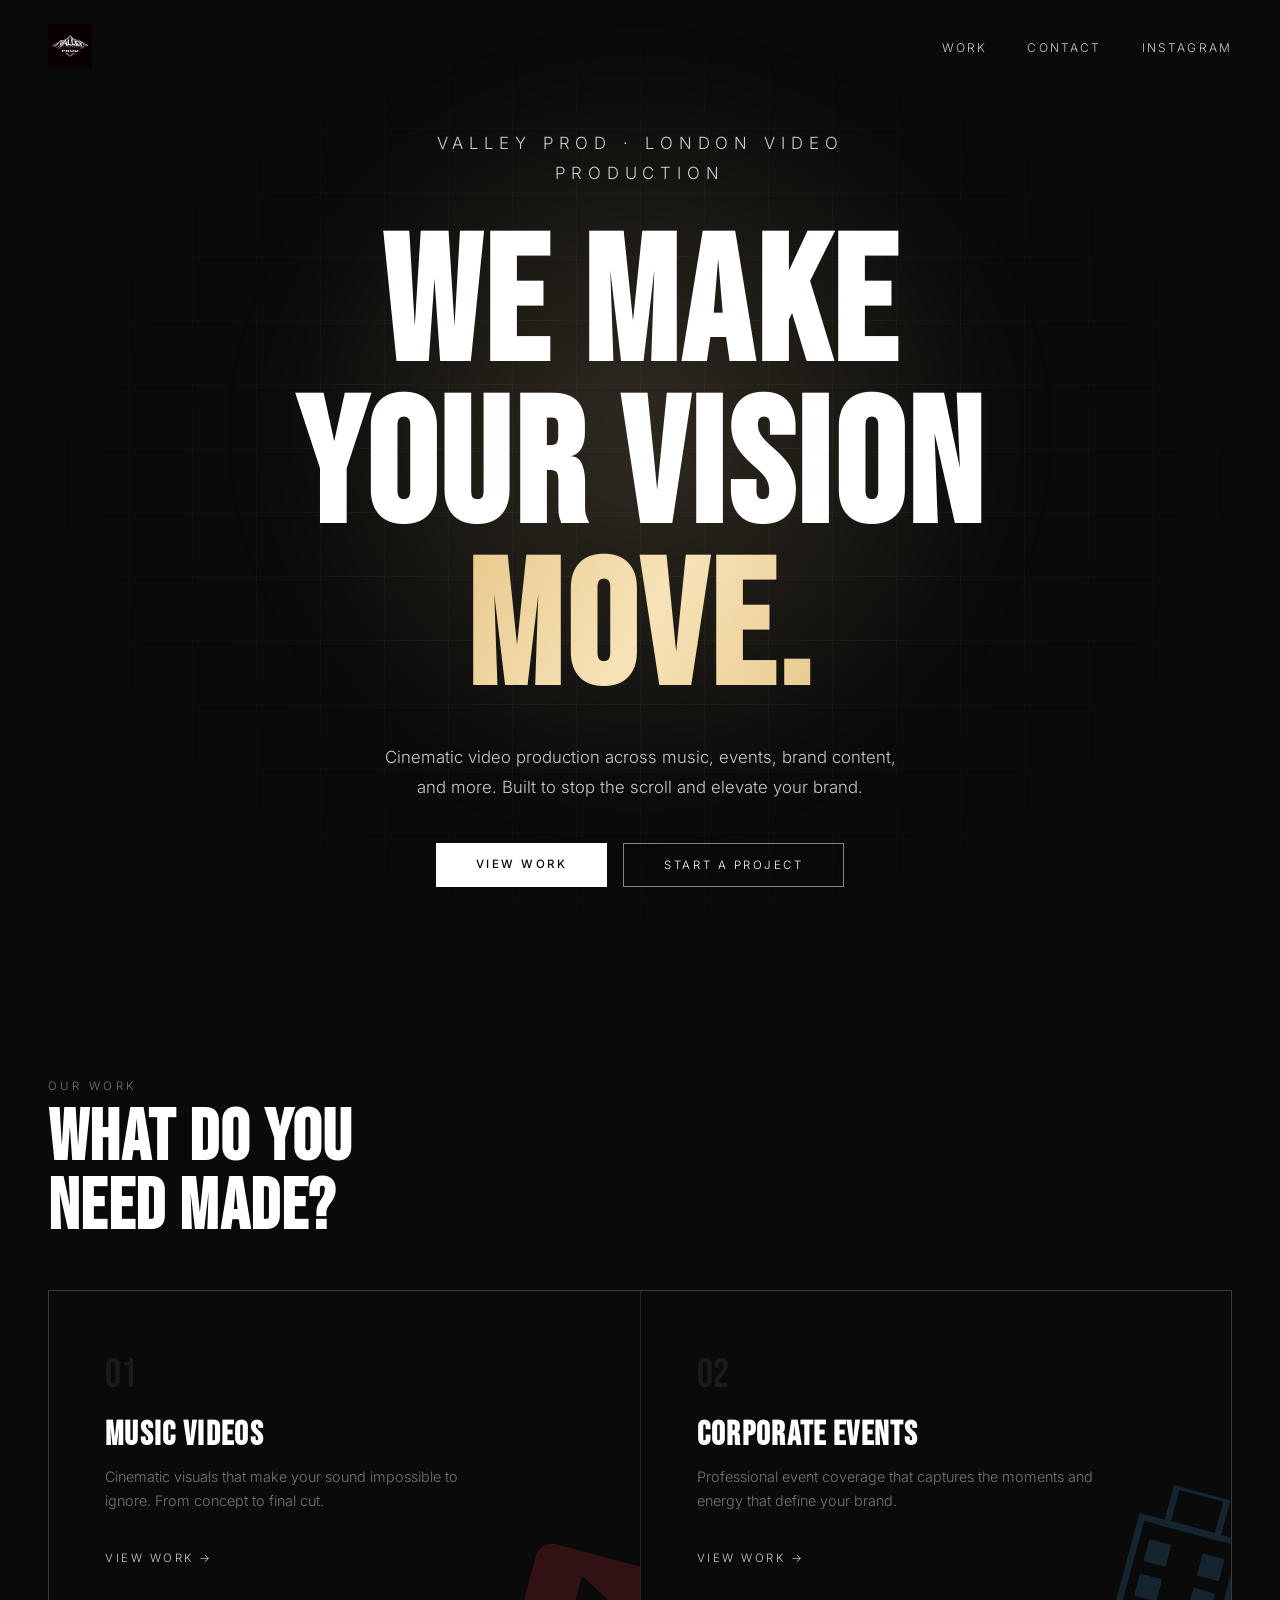
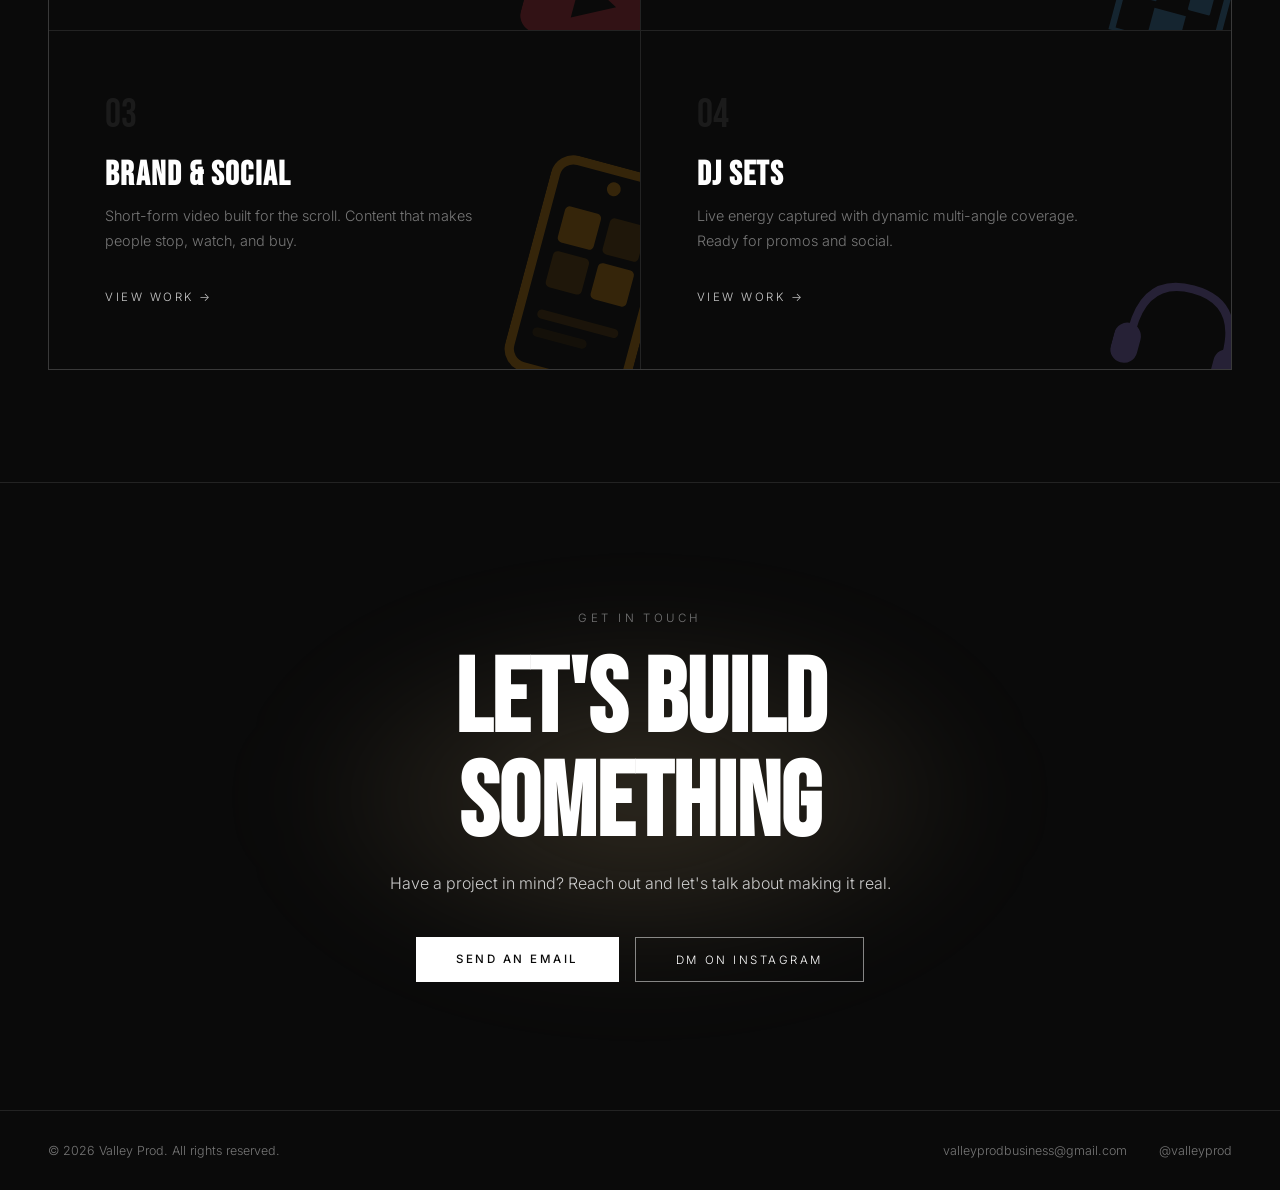
==== commit 4b004faa: "Remove scroll cue; colour niche icons; YouTube thumbnail embeds - Scroll cue removed from hero; bott" ====
--- a/index.html
+++ b/index.html
@@ -93,9 +93,6 @@
       <a href="#work" class="btn-primary">View Work</a>
       <a href="mailto:valleyprodbusiness@gmail.com" class="btn-outline">Start a Project</a>
     </div>
-    <a href="#work" class="scroll-cue" aria-label="Scroll to work">
-      <span></span>
-    </a>
   </section>
 
   <section class="niches" id="work">
--- a/styles.css
+++ b/styles.css
@@ -125,7 +125,7 @@
   justify-content: center;
   align-items: center;
   text-align: center;
-  padding: 8rem 2rem 6rem;
+  padding: 8rem 2rem 5rem;
   isolation: isolate;
   overflow: hidden;
 }
@@ -171,44 +171,6 @@
   margin-top: 0;
 }
 
-.scroll-cue {
-  position: absolute;
-  bottom: 2.25rem;
-  left: 50%;
-  transform: translateX(-50%);
-  width: 22px;
-  height: 36px;
-  border: 1px solid rgba(255, 255, 255, 0.35);
-  border-radius: 12px;
-  display: flex;
-  justify-content: center;
-  padding-top: 7px;
-  opacity: 0.7;
-  transition: opacity 0.2s, border-color 0.2s;
-}
-
-.scroll-cue span {
-  width: 2px;
-  height: 7px;
-  background: var(--white);
-  border-radius: 1px;
-  animation: scrollDot 1.8s ease-in-out infinite;
-}
-
-@keyframes scrollDot {
-  0% { opacity: 0; transform: translateY(-4px); }
-  50% { opacity: 1; }
-  100% { opacity: 0; transform: translateY(8px); }
-}
-
-.scroll-cue:hover {
-  opacity: 1;
-  border-color: var(--white);
-}
-
-@media (prefers-reduced-motion: reduce) {
-  .scroll-cue span { animation: none; opacity: 1; }
-}
 
 .eyebrow {
   font-size: 0.72rem;
@@ -405,8 +367,7 @@
   right: -16px;
   width: 130px;
   height: auto;
-  color: var(--white);
-  opacity: 0.07;
+  opacity: 0.18;
   transform: rotate(15deg);
   transition: opacity 0.35s ease, transform 0.35s ease;
   pointer-events: none;
@@ -414,8 +375,58 @@
 }
 
 .niche-card:hover .niche-icon {
-  opacity: 0.14;
-  transform: rotate(12deg) scale(1.05);
+  opacity: 0.32;
+  transform: rotate(12deg) scale(1.06);
+}
+
+/* Per-card icon colours */
+.niche-card:nth-child(1) .niche-icon { color: #E63946; } /* music — cinematic red */
+.niche-card:nth-child(2) .niche-icon { color: #4A9EDB; } /* corporate — steel blue */
+.niche-card:nth-child(3) .niche-icon { color: #F59E0B; } /* brand — warm amber */
+.niche-card:nth-child(4) .niche-icon { color: #A78BFA; } /* DJ — electric violet */
+
+/* YOUTUBE LITE EMBED */
+.yt-lite {
+  cursor: pointer;
+}
+
+.yt-lite img.yt-thumb {
+  position: absolute;
+  inset: 0;
+  width: 100%;
+  height: 100%;
+  object-fit: cover;
+  display: block;
+  transition: transform 0.3s ease;
+}
+
+.yt-lite:hover img.yt-thumb {
+  transform: scale(1.02);
+}
+
+.yt-play {
+  position: absolute;
+  top: 50%;
+  left: 50%;
+  transform: translate(-50%, -50%);
+  background: none;
+  border: none;
+  cursor: pointer;
+  width: 72px;
+  height: auto;
+  filter: drop-shadow(0 4px 16px rgba(0,0,0,0.6));
+  transition: transform 0.2s ease, filter 0.2s ease;
+  z-index: 1;
+}
+
+.yt-play:hover {
+  transform: translate(-50%, -50%) scale(1.12);
+  filter: drop-shadow(0 6px 24px rgba(0,0,0,0.8));
+}
+
+.yt-lite.loaded .yt-thumb,
+.yt-lite.loaded .yt-play {
+  display: none;
 }
 
 
